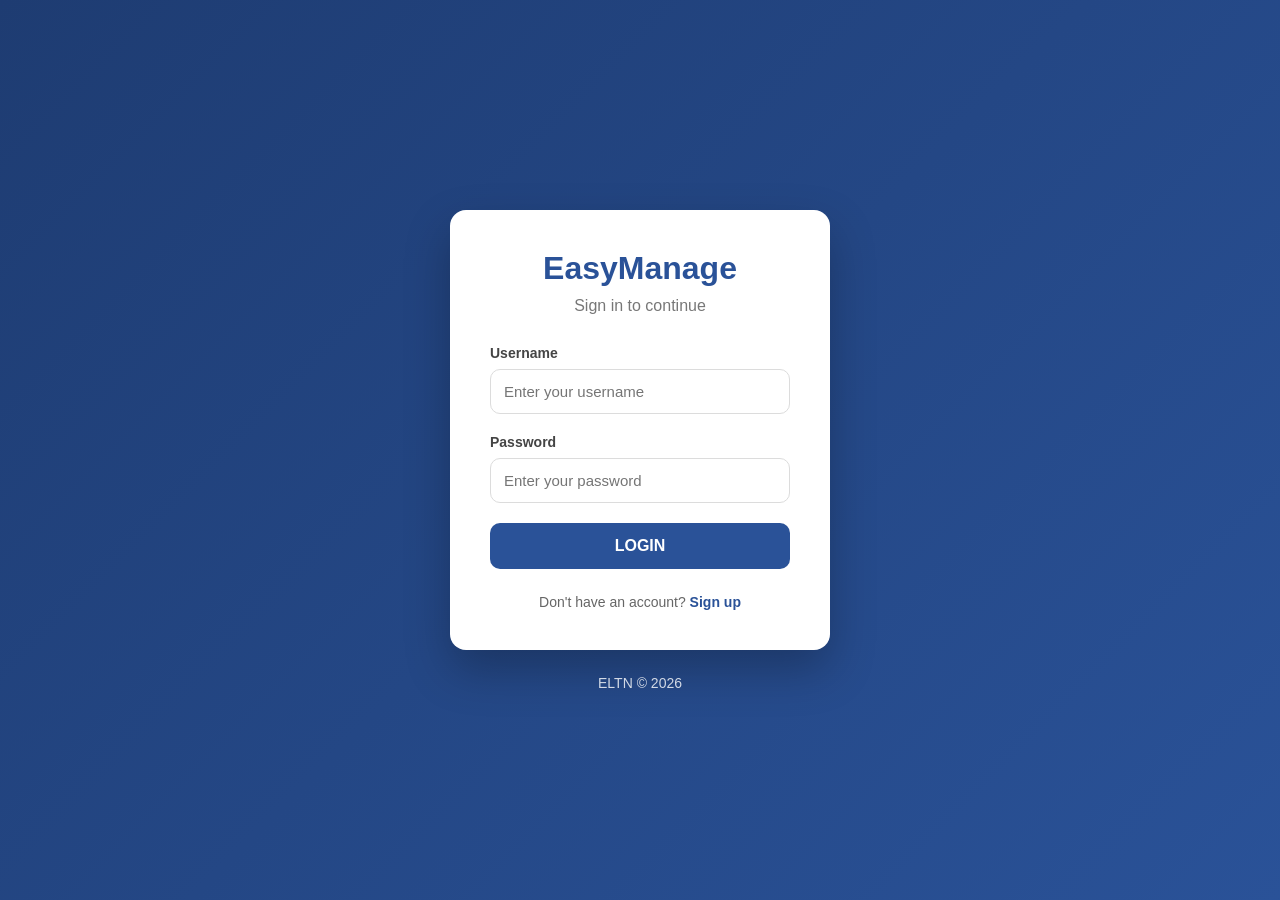
==== login.html @ f5cf1e57 "Adding project files" ====
<!DOCTYPE html>
<html lang="en">
<head>
    <meta charset="UTF-8">
    <meta name="viewport" content="width=device-width, initial-scale=1.0">
    <title>EasyManage | Login</title>
    <link rel="stylesheet" href="login.css">
</head>
<body>

<div class="container">
    <div class="login-card">

        <h1>EasyManage</h1>
        <p class="subtitle">Sign in to continue</p>

        <form id="loginForm">

            <div class="input-group">
                <label for="username">Username</label>
                <input
                    type="text"
                    id="username"
                    placeholder="Enter your username"
                    required>
            </div>

            <div class="input-group">
                <label for="password">Password</label>
                <input
                    type="password"
                    id="password"
                    placeholder="Enter your password"
                    required>
            </div>

            <button type="submit" class="login-btn">
                LOGIN
            </button>

        </form>

        <p id="errorMessage"></p>

        <div class="bottom-text">
            Don't have an account?
            <a href="register.html">Sign up</a>
        </div>

    </div>

    <div class="footer">
        ELTN © 2026
    </div>

</div>
<script src="login.js"></script>
</body>
</html>
---- login.css ----
*{
    margin:0;
    padding:0;
    box-sizing:border-box;
    font-family:Segoe UI, Tahoma, Geneva, Verdana, sans-serif;
}

body{
    background:linear-gradient(135deg,#1e3c72,#2a5298);
    min-height:100vh;
    display:flex;
    justify-content:center;
    align-items:center;
}

.container{
    display:flex;
    flex-direction:column;
    align-items:center;
}

.login-card{
    width:380px;
    background:#fff;
    padding:40px;
    border-radius:16px;
    box-shadow:0 20px 45px rgba(0,0,0,.25);
}

.login-card h1{
    text-align:center;
    color:#2a5298;
    margin-bottom:10px;
}

.subtitle{
    text-align:center;
    color:#777;
    margin-bottom:30px;
}

.input-group{
    display:flex;
    flex-direction:column;
    margin-bottom:20px;
}

.input-group label{
    margin-bottom:8px;
    font-size:14px;
    color:#444;
    font-weight:600;
}

.input-group input{
    padding:13px;
    border:1px solid #dcdcdc;
    border-radius:10px;
    outline:none;
    font-size:15px;
    transition:.3s;
}

.input-group input:focus{
    border-color:#2a5298;
    box-shadow:0 0 8px rgba(42,82,152,.25);
}

.login-btn{
    width:100%;
    padding:14px;
    border:none;
    border-radius:10px;
    background:#2a5298;
    color:white;
    font-size:16px;
    font-weight:bold;
    cursor:pointer;
    transition:.3s;
}

.login-btn:hover{
    background:#1f417d;
}

.login-btn:active{
    transform:scale(.98);
}

.bottom-text{
    text-align:center;
    margin-top:25px;
    font-size:14px;
    color:#666;
}

.bottom-text a{
    text-decoration:none;
    color:#2a5298;
    font-weight:bold;
}

.bottom-text a:hover{
    text-decoration:underline;
}

#errorMessage{
    margin-top:15px;
    text-align:center;
    color:#e53935;
    font-size:14px;
}

.footer{
    margin-top:25px;
    color:white;
    font-size:14px;
    opacity:.8;
}

@media(max-width:420px){

    .login-card{
        width:90%;
        padding:30px;
    }

}
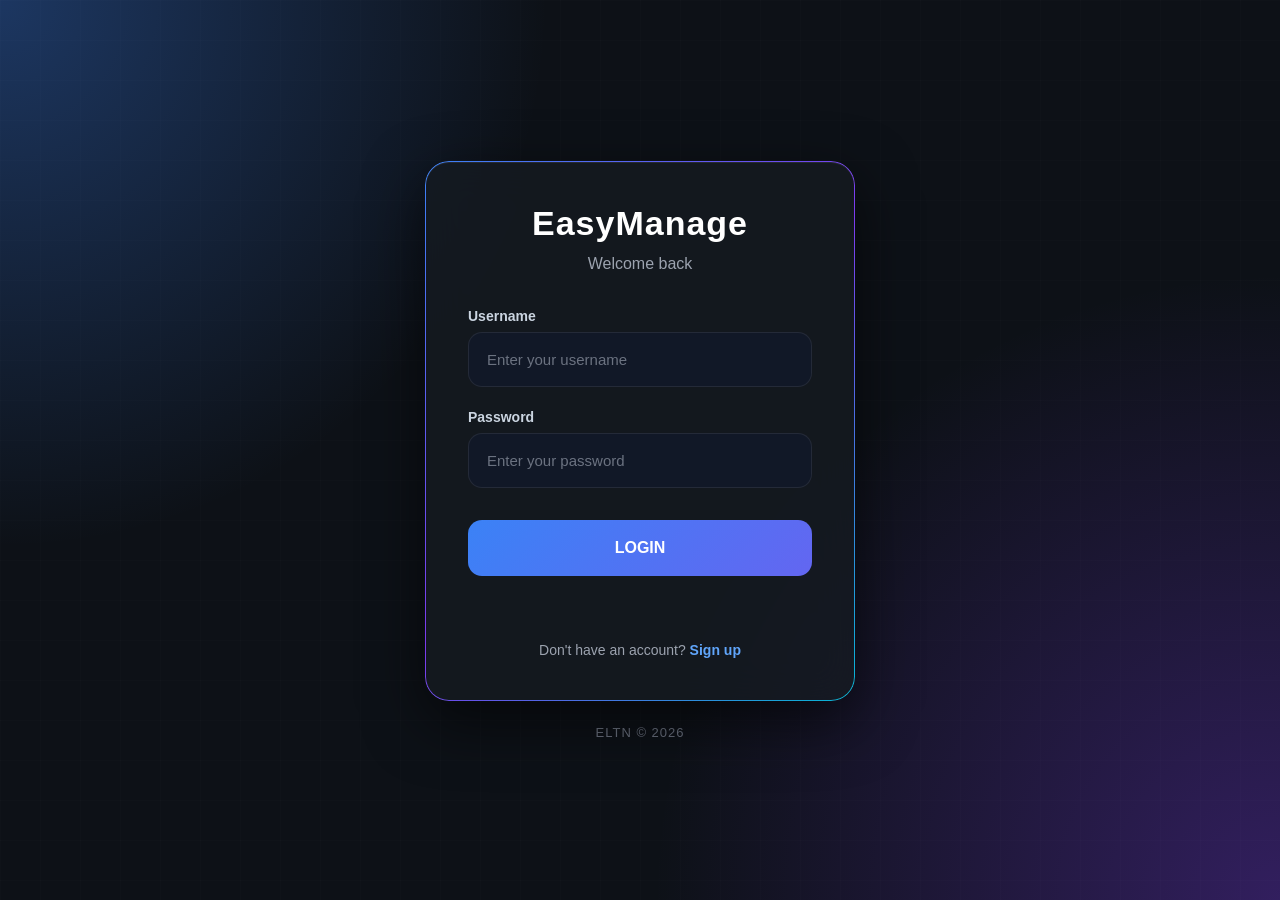
==== commit 3a52f085: "AccountCenter added, Vulnerabilities fixed, UI updated, deployed to netlify." ====
--- a/login.html
+++ b/login.html
@@ -12,7 +12,7 @@
     <div class="login-card">
 
         <h1>EasyManage</h1>
-        <p class="subtitle">Sign in to continue</p>
+        <p class="subtitle">Welcome back</p>
 
         <form id="loginForm">
 
@@ -44,7 +44,7 @@
 
         <div class="bottom-text">
             Don't have an account?
-            <a href="register.html">Sign up</a>
+            <a href="Register/register.html">Sign up</a>
         </div>
 
     </div>
--- a/login.css
+++ b/login.css
@@ -2,127 +2,296 @@
     margin:0;
     padding:0;
     box-sizing:border-box;
-    font-family:Segoe UI, Tahoma, Geneva, Verdana, sans-serif;
+    font-family:Inter,Segoe UI,Arial,sans-serif;
 }
 
 body{
-    background:linear-gradient(135deg,#1e3c72,#2a5298);
+
     min-height:100vh;
     display:flex;
     justify-content:center;
     align-items:center;
+
+    background:
+    radial-gradient(circle at top left,#3b82f655,transparent 35%),
+    radial-gradient(circle at bottom right,#7c3aed55,transparent 40%),
+    #0d1117;
+
+    color:#fff;
+
+    overflow:hidden;
+}
+
+body::before{
+
+    content:"";
+
+    position:absolute;
+    inset:0;
+
+    background-image:
+    linear-gradient(rgba(255,255,255,.03) 1px,transparent 1px),
+    linear-gradient(90deg,rgba(255,255,255,.03) 1px,transparent 1px);
+
+    background-size:40px 40px;
+
+    opacity:.35;
 }
 
 .container{
+
+    position:relative;
+    z-index:1;
+
     display:flex;
     flex-direction:column;
     align-items:center;
 }
 
 .login-card{
-    width:380px;
-    background:#fff;
-    padding:40px;
-    border-radius:16px;
-    box-shadow:0 20px 45px rgba(0,0,0,.25);
+
+    width:430px;
+
+    padding:42px;
+
+    border-radius:24px;
+
+    background:rgba(22,27,34,.75);
+
+    backdrop-filter:blur(20px);
+
+    border:1px solid rgba(255,255,255,.08);
+
+    box-shadow:
+    0 20px 60px rgba(0,0,0,.6),
+    inset 0 1px rgba(255,255,255,.08);
+
+    position:relative;
+
+    animation:fadeIn .6s ease;
+}
+
+.login-card::before{
+
+    content:"";
+
+    position:absolute;
+
+    inset:-1px;
+
+    border-radius:24px;
+
+    padding:1px;
+
+    background:linear-gradient(135deg,#3b82f6,#7c3aed,#06b6d4);
+
+    -webkit-mask:
+        linear-gradient(#fff 0 0) content-box,
+        linear-gradient(#fff 0 0);
+
+    -webkit-mask-composite:xor;
+
+    mask-composite:exclude;
+
+    pointer-events:none;
 }
 
 .login-card h1{
-    text-align:center;
-    color:#2a5298;
-    margin-bottom:10px;
+
+    text-align:center;
+
+    font-size:34px;
+
+    color:#fff;
+
+    letter-spacing:1px;
 }
 
 .subtitle{
-    text-align:center;
-    color:#777;
-    margin-bottom:30px;
+
+    text-align:center;
+
+    color:#9ca3af;
+
+    margin-top:12px;
+
+    margin-bottom:35px;
 }
 
 .input-group{
-    display:flex;
-    flex-direction:column;
-    margin-bottom:20px;
+
+    margin-bottom:22px;
 }
 
 .input-group label{
+
+    display:block;
+
     margin-bottom:8px;
+
+    color:#cbd5e1;
+
     font-size:14px;
-    color:#444;
+
     font-weight:600;
 }
 
 .input-group input{
-    padding:13px;
-    border:1px solid #dcdcdc;
-    border-radius:10px;
+
+    width:100%;
+
+    height:55px;
+
+    padding:0 18px;
+
+    border-radius:14px;
+
+    border:1px solid rgba(255,255,255,.08);
+
+    background:#111827;
+
+    color:white;
+
+    font-size:15px;
+
+    transition:.25s;
+}
+
+.input-group input::placeholder{
+
+    color:#6b7280;
+}
+
+.input-group input:focus{
+
     outline:none;
-    font-size:15px;
+
+    border-color:#3b82f6;
+
+    background:#151d2d;
+
+    box-shadow:0 0 0 4px rgba(59,130,246,.18);
+}
+
+.login-btn{
+
+    width:100%;
+
+    height:56px;
+
+    margin-top:10px;
+
+    border:none;
+
+    border-radius:14px;
+
+    background:linear-gradient(135deg,#3b82f6,#6366f1);
+
+    color:white;
+
+    font-size:16px;
+
+    font-weight:700;
+
+    cursor:pointer;
+
     transition:.3s;
 }
 
-.input-group input:focus{
-    border-color:#2a5298;
-    box-shadow:0 0 8px rgba(42,82,152,.25);
-}
-
-.login-btn{
-    width:100%;
-    padding:14px;
-    border:none;
-    border-radius:10px;
-    background:#2a5298;
-    color:white;
-    font-size:16px;
-    font-weight:bold;
-    cursor:pointer;
-    transition:.3s;
-}
-
 .login-btn:hover{
-    background:#1f417d;
+
+    transform:translateY(-2px);
+
+    box-shadow:0 12px 35px rgba(59,130,246,.35);
 }
 
 .login-btn:active{
+
     transform:scale(.98);
 }
 
+
 .bottom-text{
-    text-align:center;
-    margin-top:25px;
+
+    margin-top:28px;
+
+    text-align:center;
+
+    color:#9ca3af;
+
     font-size:14px;
-    color:#666;
 }
 
 .bottom-text a{
+
+    color:#60a5fa;
+
     text-decoration:none;
-    color:#2a5298;
-    font-weight:bold;
+
+    font-weight:600;
+
+    transition:.2s;
 }
 
 .bottom-text a:hover{
-    text-decoration:underline;
+
+    color:#93c5fd;
 }
 
 #errorMessage{
-    margin-top:15px;
-    text-align:center;
-    color:#e53935;
-    font-size:14px;
+
+    margin-top:18px;
+
+    text-align:center;
+
+    color:#f87171;
+
+    font-weight:600;
+
+    min-height:20px;
 }
 
 .footer{
-    margin-top:25px;
-    color:white;
-    font-size:14px;
-    opacity:.8;
-}
-
-@media(max-width:420px){
+
+    margin-top:24px;
+
+    color:#6b7280;
+
+    font-size:13px;
+
+    letter-spacing:1px;
+}
+
+@keyframes fadeIn{
+
+    from{
+
+        opacity:0;
+
+        transform:translateY(20px) scale(.96);
+    }
+
+    to{
+
+        opacity:1;
+
+        transform:translateY(0) scale(1);
+    }
+
+}
+
+@media(max-width:500px){
 
     .login-card{
-        width:90%;
+
+        width:92vw;
+
         padding:30px;
     }
 
+    .login-card h1{
+
+        font-size:30px;
+    }
+
 }
